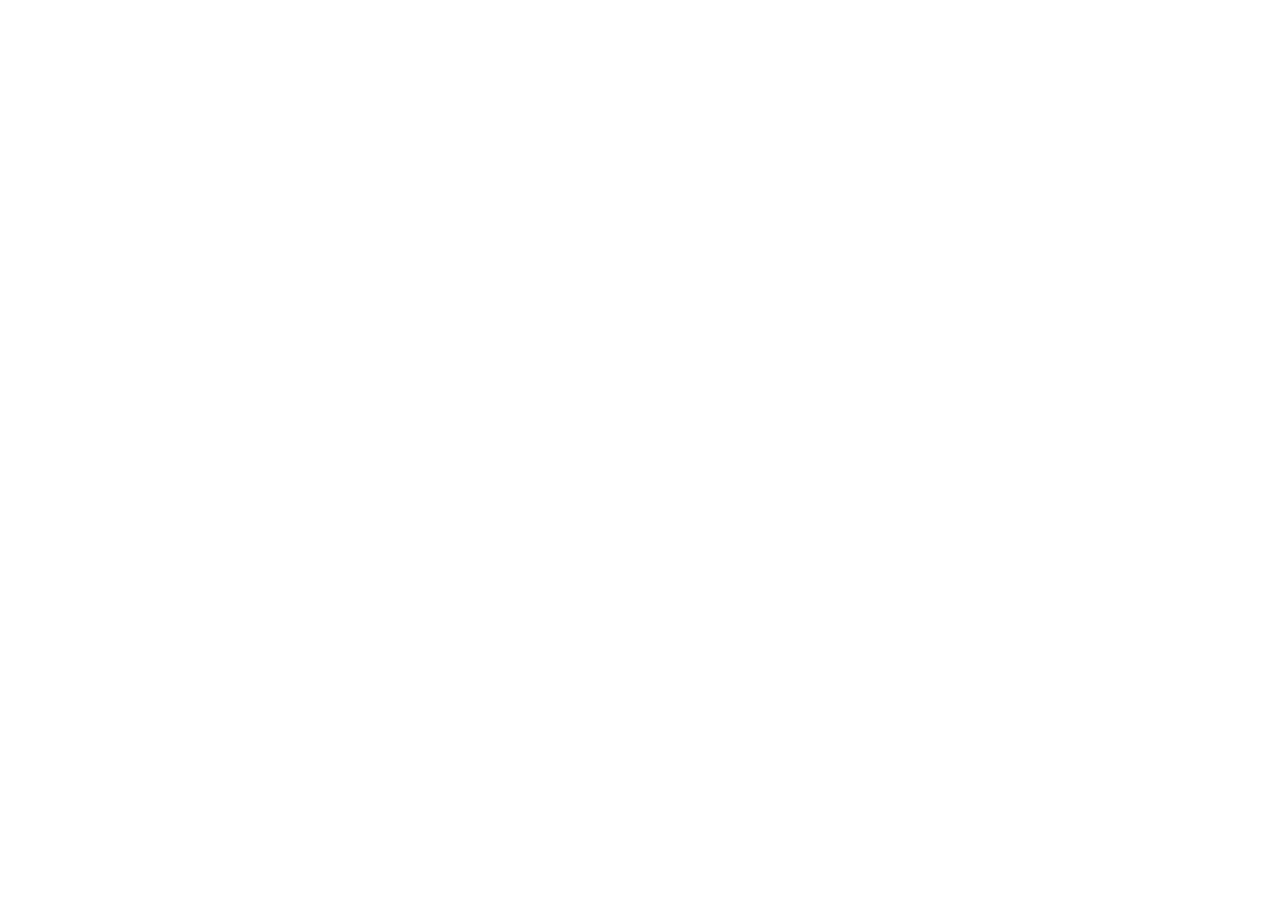
==== index.html @ ac02e271 "Updates" ====
<!doctype html><html lang="en"><head><meta charset="utf-8"/><link rel="icon" href="/BinSan21/Portfolio/favicon.ico"/><meta name="viewport" content="width=device-width,initial-scale=1"/><meta name="theme-color" content="#000000"/><meta name="description" content="My personal portfolio website."/><link rel="apple-touch-icon" href="/BinSan21/Portfolio/logo192.png"/><link rel="manifest" href="/BinSan21/Portfolio/manifest.json"/><title>Binyusoph Sansarona</title><script defer="defer" src="/BinSan21/Portfolio/static/js/main.f24ce8d5.js"></script><link href="/BinSan21/Portfolio/static/css/main.2d58fc46.css" rel="stylesheet"></head><body><noscript>You need to enable JavaScript to run this app.</noscript><div id="root"></div></body></html>
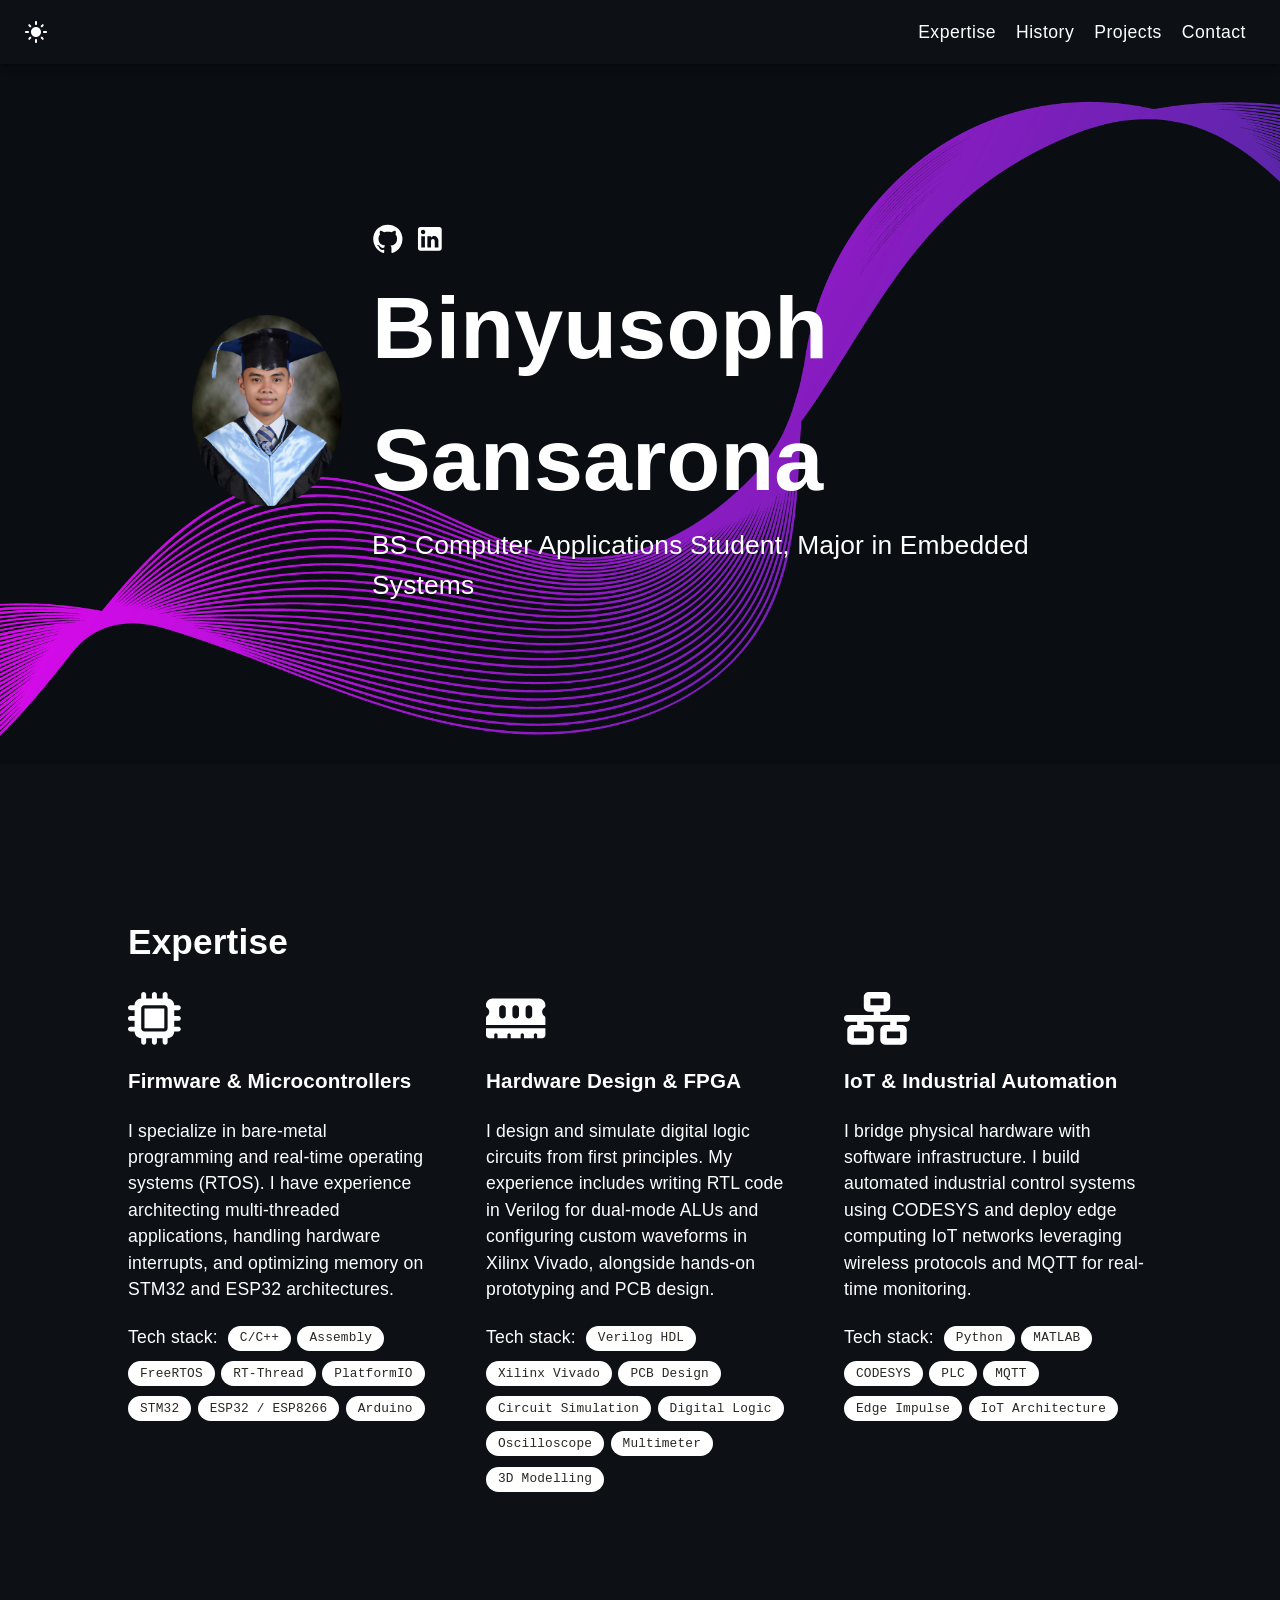
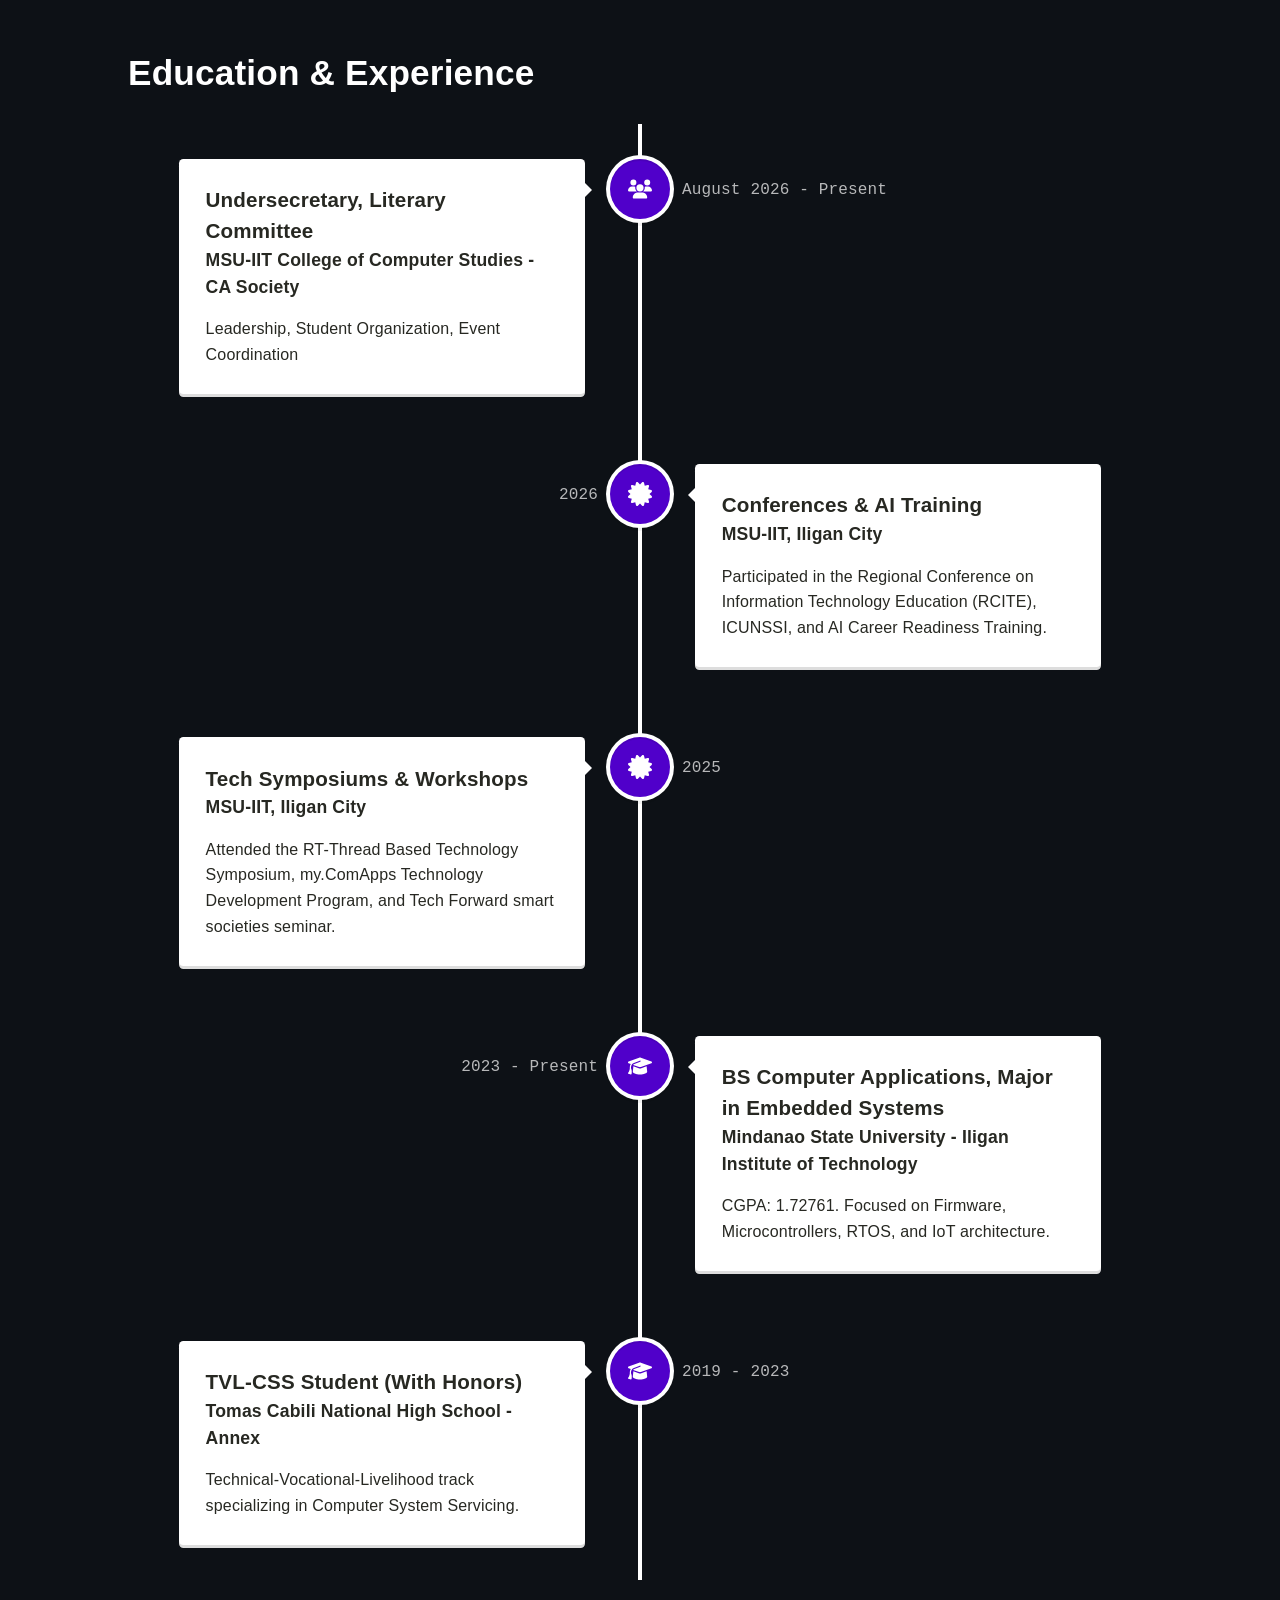
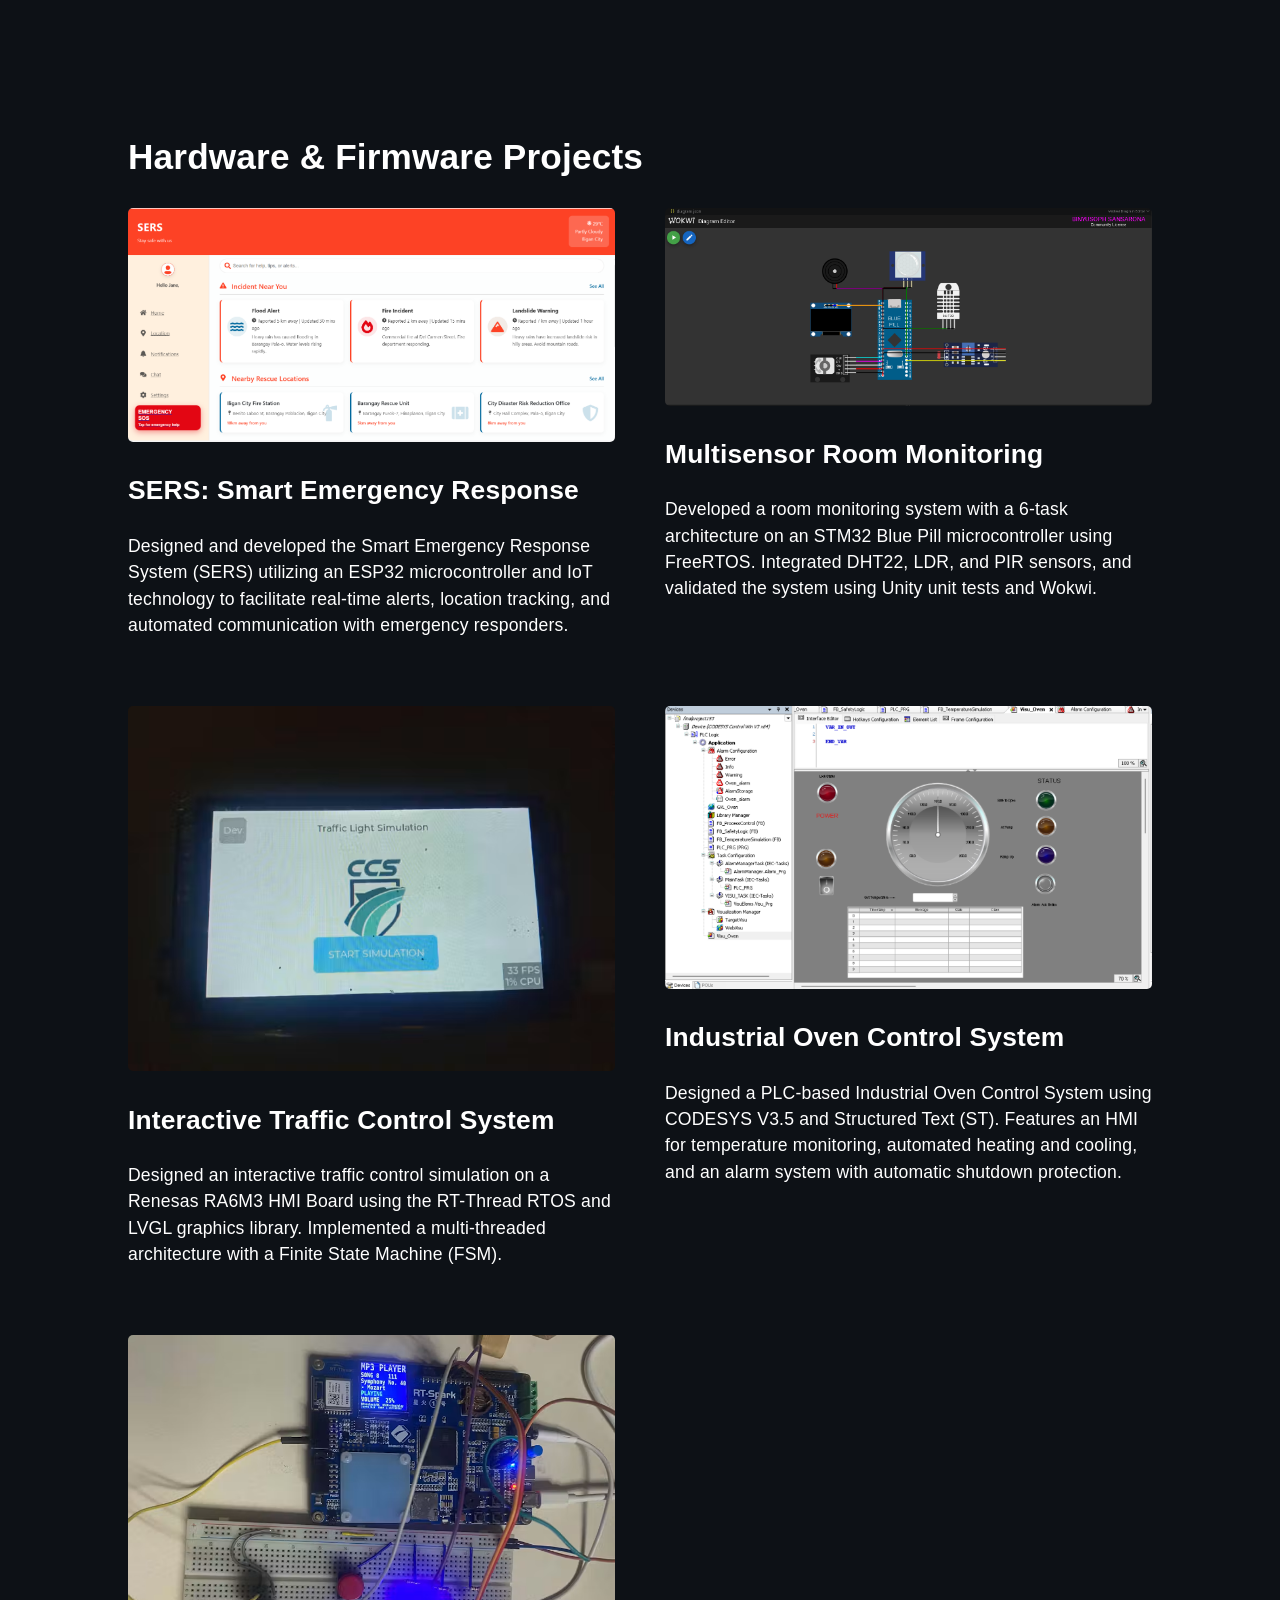
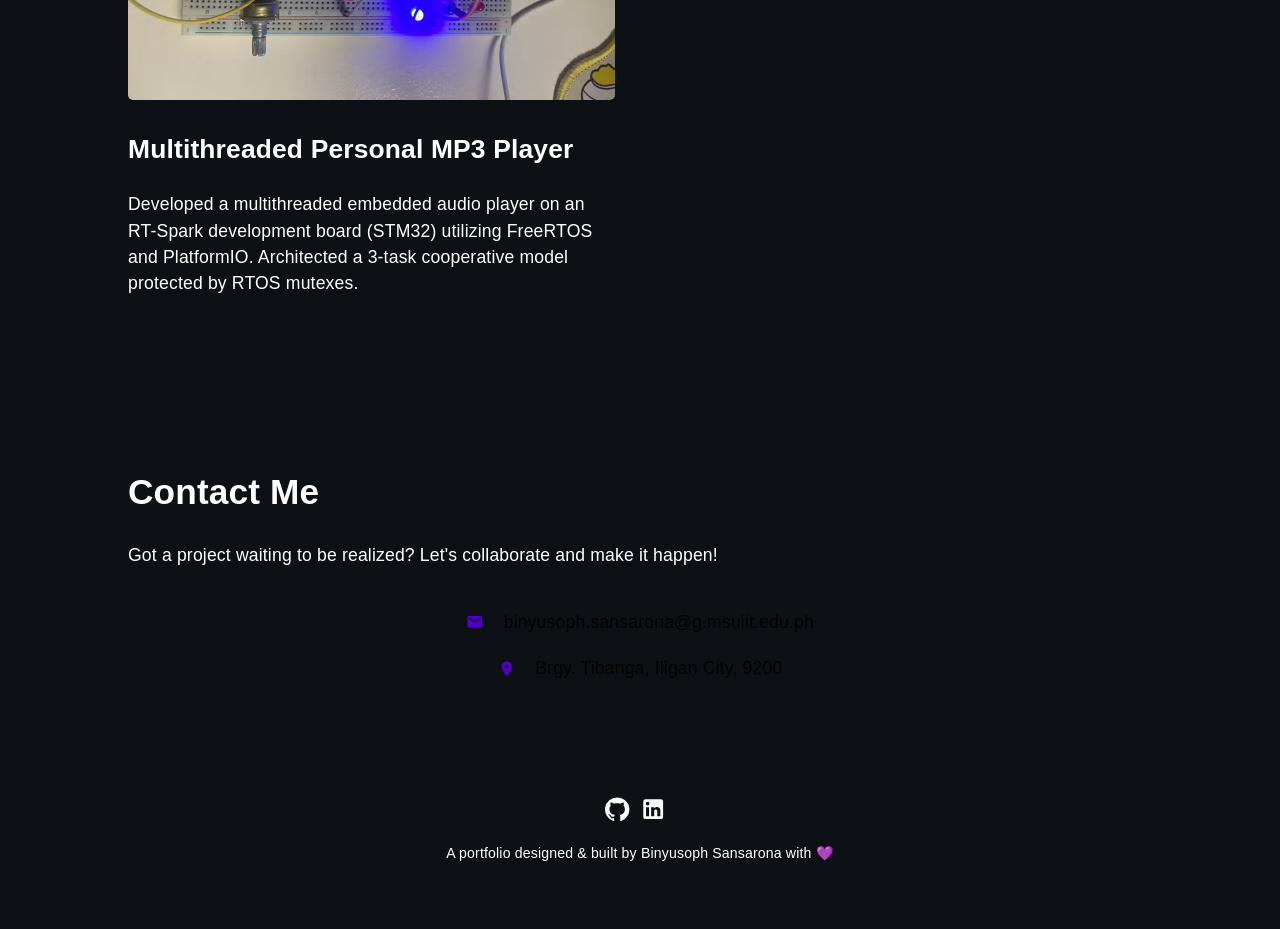
==== commit 6181d3eb: "Updates" ====
--- a/index.html
+++ b/index.html
@@ -1 +1 @@
-<!doctype html><html lang="en"><head><meta charset="utf-8"/><link rel="icon" href="/BinSan21/Portfolio/favicon.ico"/><meta name="viewport" content="width=device-width,initial-scale=1"/><meta name="theme-color" content="#000000"/><meta name="description" content="My personal portfolio website."/><link rel="apple-touch-icon" href="/BinSan21/Portfolio/logo192.png"/><link rel="manifest" href="/BinSan21/Portfolio/manifest.json"/><title>Binyusoph Sansarona</title><script defer="defer" src="/BinSan21/Portfolio/static/js/main.f24ce8d5.js"></script><link href="/BinSan21/Portfolio/static/css/main.2d58fc46.css" rel="stylesheet"></head><body><noscript>You need to enable JavaScript to run this app.</noscript><div id="root"></div></body></html>+<!doctype html><html lang="en"><head><meta charset="utf-8"/><link rel="icon" href="/favicon.ico"/><meta name="viewport" content="width=device-width,initial-scale=1"/><meta name="theme-color" content="#000000"/><meta name="description" content="My personal portfolio website."/><link rel="apple-touch-icon" href="/logo192.png"/><link rel="manifest" href="/manifest.json"/><title>Binyusoph Sansarona</title><script defer="defer" src="/static/js/main.a15cd193.js"></script><link href="/static/css/main.8765b8c3.css" rel="stylesheet"></head><body><noscript>You need to enable JavaScript to run this app.</noscript><div id="root"></div></body></html>
--- a/static/css/main.8765b8c3.css
+++ b/static/css/main.8765b8c3.css
@@ -0,0 +1,2 @@
+body{-webkit-font-smoothing:antialiased;-moz-osx-font-smoothing:grayscale;font-family:-apple-system,BlinkMacSystemFont,Segoe UI,Roboto,Oxygen,Ubuntu,Cantarell,Fira Sans,Droid Sans,Helvetica Neue,sans-serif;font-size:1.1rem!important;margin:0}code{font-family:source-code-pro,Menlo,Monaco,Consolas,Courier New,monospace!important;font-size:1rem!important}.main-container{background-color:#0d1116;position:relative}a{text-decoration:none}a:hover{color:#5000ca;transition:color .15s ease-in-out,background-color .15s ease-in-out,border-color .15s ease-in-out}a,button,h1,h2,h3,h4,h5,label,p{color:#fff;font-family:Lato,sans-serif}.navigation-bar{background-color:#0d1116;justify-content:space-between}.navigation-bar button{font-family:Lato,sans-serif;font-size:1.1rem;padding:6px 10px;text-transform:none}.navigation-bar svg{cursor:pointer}.navigation-bar-responsive p,.navigation-bar-responsive span{color:#0d1116;font-family:Lato,sans-serif}.container{align-items:center;display:flex;flex-direction:column;justify-content:center;margin-top:64px;width:100%}.header-image,.header-image img{height:450px;width:100%}.header-image img{object-fit:cover}.mobile-menu-top{align-items:center;font-weight:700;gap:5px}.items-container,.mobile-menu-top{display:flex;justify-content:center}.items-container{flex-direction:column;padding:5% 10%;text-align:left}.light-mode,.light-mode .navigation-bar{background-color:#f8f9fa}.light-mode a,.light-mode button,.light-mode h1,.light-mode h2,.light-mode h3,.light-mode h4,.light-mode h5,.light-mode label,.light-mode p{color:#0d1116}.light-mode a:hover{color:#5000ca;transition:color .15s ease-in-out,background-color .15s ease-in-out,border-color .15s ease-in-out}.light-mode .navigation-bar svg{color:#0d1116}.light-mode .about-section{background-image:url(/static/media/bg-light.bac0efb485244a522981.png)}.light-mode .skills-container svg{color:#0d1116}.light-mode .chip{box-shadow:0 3px 1px -2px #0003,0 2px 2px 0 #00000024,0 1px 5px 0 #0000001f}.light-mode .chip,.light-mode .vertical-timeline:before{background-color:#00000014}.light-mode .vertical-timeline--animate .vertical-timeline-element-content.bounce-in{box-shadow:0 3px 1px -2px #0003,0 2px 2px 0 #00000024,0 1px 5px 0 #0000001f}.light-mode .vertical-timeline--two-columns .vertical-timeline-element-content .vertical-timeline-element-date{color:gray}.light-mode .vertical-timeline-element-content-arrow{border-right:7px solid #00000014!important}.light-mode .flex-chips .chip-title{color:#0d1116}@media screen and (max-width:768px){.items-container{padding:5%}}footer{padding-bottom:50px;padding-top:50px;text-align:center}footer svg{height:1.1em!important;margin-right:10px;width:1.1em!important}footer p{font-size:.8em}.dark-mode .about-section{background-color:#0003}.about-section{align-items:center;background-attachment:fixed;background-image:url(/static/media/bg-dark.f420c6b8458af72de935.png);background-position:50%;background-repeat:no-repeat;background-size:cover;display:flex;gap:30px;justify-content:flex-start;min-height:700px;padding:0 15%;width:100%}.about-section .content{text-align:left;z-index:2}.about-section .content .social_icons{color:#fff;display:flex;flex-direction:row;gap:10px}.about-section .content .social_icons svg{font-size:1.8em}.about-section .content .mobile_social_icons{display:none}.about-section .content p{font-size:1.5em;margin-block-end:0;margin-block-start:0}.about-section .content h1{font-size:5em;margin-block-end:0;margin-block-start:0}.about-section .image-wrapper{z-index:2}.about-section .image-wrapper img{border-radius:50%;width:150px}.about p{padding-bottom:30%;padding-top:30%;text-align:center}@media screen and (max-width:567px){.nav-left{float:left;padding-top:20px}.nav-left img{height:35px}.nav-right{float:right}.nav-right li{color:#fff;font-size:13px;list-style:none;padding:10px 15px;width:10%}.nav-right ul{list-style-type:none;margin:0;padding:0}body{width:100%}.about{font-size:12px;padding-left:5%;padding-right:5%}}@media screen and (max-width:768px){.about-section h1{font-size:4em!important;text-align:left}.about-section p{text-align:left}.container{display:inline;display:initial}.social_icons{display:none!important}.mobile_social_icons{color:#fff;display:flex!important;flex-direction:row;gap:10px;padding-top:10px}.mobile_social_icons svg{font-size:1.8em}.about-section{display:block;padding-left:0;padding-right:0;padding-top:150px}.about-section .content{padding-bottom:5%;padding-left:5%;padding-right:5%;width:90%}.about-section .image-wrapper{padding-left:5%;width:100%}}.skills-container{display:flex;flex-direction:column;padding:5% 10%;text-align:left}.skills-container svg{color:#fff}.skills-container .skills-grid{grid-gap:50px;display:grid;grid-template-columns:repeat(3,1fr)}.skills-container .skills-grid .skill{align-items:center;text-align:left}.chip{background-color:#fff!important;color:#272822!important;font-size:.8rem!important;height:25px!important}.chip span{color:#272822;font-family:Courier Prime,monospace}.chip svg{height:15px!important}.flex-chips{line-height:2;margin:.5}.flex-chips .chip-title{color:#fff;padding-right:10px}.flex-chips .MuiChip-root{margin-right:.5em}.flex-chips .MuiChip-outlined{background-color:#e0e0e0;font-family:source-code-pro,Menlo,Monaco,Consolas,Courier New,monospace}.flex-chips .MuiChip-outlined span{color:#272822}@media screen and (max-width:768px){.skills-container{display:block;padding-left:5%;padding-right:5%}.skills-container .skills-grid{display:inline;display:initial}.skills-container .skills-grid .skill{padding-bottom:5%}}@media screen and (max-width:567px){.skills{font-size:12px}}.vertical-timeline *{-webkit-box-sizing:border-box;box-sizing:border-box}.vertical-timeline{margin:0 auto;max-width:1170px;padding:2em 0;position:relative;width:95%}.vertical-timeline:after{clear:both;content:"";display:table}.vertical-timeline:before{background:var(--line-color);content:"";height:100%;left:18px;position:absolute;top:0;width:4px}.vertical-timeline.vertical-timeline--one-column-right:before{left:auto;right:18px}@media only screen and (min-width:1170px){.vertical-timeline.vertical-timeline--two-columns{width:90%}.vertical-timeline.vertical-timeline--two-columns:before{left:50%;margin-left:-2px}}.vertical-timeline-element{margin:2em 0;position:relative}.vertical-timeline-element>div{min-height:1px}.vertical-timeline-element:after{clear:both;content:"";display:table}.vertical-timeline-element:first-child{margin-top:0}.vertical-timeline-element:last-child{margin-bottom:0}@media only screen and (min-width:1170px){.vertical-timeline-element{margin:4em 0}.vertical-timeline-element:first-child{margin-top:0}.vertical-timeline-element:last-child{margin-bottom:0}}.vertical-timeline-element-icon{border-radius:50%;-webkit-box-shadow:0 0 0 4px #fff,inset 0 2px 0 #00000014,0 3px 0 4px #0000000d;box-shadow:0 0 0 4px #fff,inset 0 2px 0 #00000014,0 3px 0 4px #0000000d;height:40px;left:0;position:absolute;top:0;width:40px}.vertical-timeline--one-column-right .vertical-timeline-element-icon{left:auto;right:0}.vertical-timeline-element-icon svg{display:block;height:24px;left:50%;margin-left:-12px;margin-top:-12px;position:relative;top:50%;width:24px}@media only screen and (min-width:1170px){.vertical-timeline--two-columns .vertical-timeline-element-icon{height:60px;left:50%;margin-left:-30px;width:60px}}.vertical-timeline-element-icon{-webkit-backface-visibility:hidden;-webkit-transform:translateZ(0)}.vertical-timeline--animate .vertical-timeline-element-icon.is-hidden{visibility:hidden}.vertical-timeline--animate .vertical-timeline-element-icon.bounce-in{-webkit-animation:cd-bounce-1 .6s;animation:cd-bounce-1 .6s;visibility:visible}@-webkit-keyframes cd-bounce-1{0%{opacity:0;-webkit-transform:scale(.5)}60%{opacity:1;-webkit-transform:scale(1.2)}to{-webkit-transform:scale(1)}}@keyframes cd-bounce-1{0%{opacity:0;-webkit-transform:scale(.5);transform:scale(.5)}60%{opacity:1;-webkit-transform:scale(1.2);transform:scale(1.2)}to{-webkit-transform:scale(1);transform:scale(1)}}.vertical-timeline-element-content{background:#fff;border-radius:.25em;-webkit-box-shadow:0 3px 0 #ddd;box-shadow:0 3px 0 #ddd;margin-left:60px;padding:1em;position:relative}.vertical-timeline--one-column-right .vertical-timeline-element-content{margin-left:0;margin-right:60px}.vertical-timeline-element--no-children .vertical-timeline-element-content{background:0 0;-webkit-box-shadow:none;box-shadow:none}.vertical-timeline-element-content:after{clear:both;content:"";display:table}.vertical-timeline-element-content h2{color:#303e49}.vertical-timeline-element-content .vertical-timeline-element-date,.vertical-timeline-element-content p{font-size:13px;font-size:.8125rem;font-weight:500}.vertical-timeline-element-content .vertical-timeline-element-date{display:inline-block}.vertical-timeline-element-content p{line-height:1.6;margin:1em 0 0}.vertical-timeline-element-subtitle,.vertical-timeline-element-title{margin:0}.vertical-timeline-element-content .vertical-timeline-element-date{float:left;opacity:.7;padding:.8em 0}.vertical-timeline-element-content-arrow{border:7px solid #0000;border-right-color:#fff;content:"";height:0;position:absolute;right:100%;top:16px;width:0}.vertical-timeline--one-column-right .vertical-timeline-element-content-arrow{border:7px solid #0000;border-left-color:#fff;content:"";height:0;left:100%;position:absolute;right:auto;top:16px;width:0}.vertical-timeline--one-column-right .vertical-timeline-element-content:before{border-left:7px solid #fff;border-right:initial;left:100%}.vertical-timeline-element--no-children .vertical-timeline-element-content-arrow,.vertical-timeline-element--no-children .vertical-timeline-element-content:before{display:none}@media only screen and (min-width:768px){.vertical-timeline-element-content h2{font-size:20px;font-size:1.25rem}.vertical-timeline-element-content p{font-size:16px;font-size:1rem}.vertical-timeline-element-content .vertical-timeline-element-date{font-size:14px;font-size:.875rem}}@media only screen and (min-width:1170px){.vertical-timeline--two-columns .vertical-timeline-element-content{margin-left:0;padding:1.5em;width:44%}.vertical-timeline--two-columns .vertical-timeline-element-content-arrow{left:100%;top:24px;-webkit-transform:rotate(180deg);transform:rotate(180deg)}.vertical-timeline--two-columns .vertical-timeline-element-content .vertical-timeline-element-date{font-size:16px;font-size:1rem;left:124%;position:absolute;top:6px;width:100%}.vertical-timeline--two-columns .vertical-timeline-element.vertical-timeline-element--right .vertical-timeline-element-content,.vertical-timeline--two-columns .vertical-timeline-element:nth-child(2n):not(.vertical-timeline-element--left) .vertical-timeline-element-content{float:right}.vertical-timeline--two-columns .vertical-timeline-element.vertical-timeline-element--right .vertical-timeline-element-content-arrow,.vertical-timeline--two-columns .vertical-timeline-element:nth-child(2n):not(.vertical-timeline-element--left) .vertical-timeline-element-content-arrow{left:auto;right:100%;top:24px;-webkit-transform:rotate(0);transform:rotate(0)}.vertical-timeline--one-column-right .vertical-timeline-element.vertical-timeline-element--right .vertical-timeline-element-content-arrow,.vertical-timeline--one-column-right .vertical-timeline-element:nth-child(2n):not(.vertical-timeline-element--left) .vertical-timeline-element-content-arrow{left:100%;right:auto;top:24px;-webkit-transform:rotate(0);transform:rotate(0)}.vertical-timeline--two-columns .vertical-timeline-element.vertical-timeline-element--right .vertical-timeline-element-content .vertical-timeline-element-date,.vertical-timeline--two-columns .vertical-timeline-element:nth-child(2n):not(.vertical-timeline-element--left) .vertical-timeline-element-content .vertical-timeline-element-date{left:auto;right:124%;text-align:right}}.vertical-timeline--animate .vertical-timeline-element-content.is-hidden{visibility:hidden}.vertical-timeline--animate .vertical-timeline-element-content.bounce-in{-webkit-animation:cd-bounce-2 .6s;animation:cd-bounce-2 .6s;visibility:visible}@media only screen and (min-width:1170px){.vertical-timeline--two-columns.vertical-timeline--animate .vertical-timeline-element.vertical-timeline-element--right .vertical-timeline-element-content.bounce-in,.vertical-timeline--two-columns.vertical-timeline--animate .vertical-timeline-element:nth-child(2n):not(.vertical-timeline-element--left) .vertical-timeline-element-content.bounce-in{-webkit-animation:cd-bounce-2-inverse .6s;animation:cd-bounce-2-inverse .6s}}@media only screen and (max-width:1169px){.vertical-timeline--animate .vertical-timeline-element-content.bounce-in{-webkit-animation:cd-bounce-2-inverse .6s;animation:cd-bounce-2-inverse .6s;visibility:visible}}@-webkit-keyframes cd-bounce-2{0%{opacity:0;-webkit-transform:translateX(-100px)}60%{opacity:1;-webkit-transform:translateX(20px)}to{-webkit-transform:translateX(0)}}@keyframes cd-bounce-2{0%{opacity:0;-webkit-transform:translateX(-100px);transform:translateX(-100px)}60%{opacity:1;-webkit-transform:translateX(20px);transform:translateX(20px)}to{-webkit-transform:translateX(0);transform:translateX(0)}}@-webkit-keyframes cd-bounce-2-inverse{0%{opacity:0;-webkit-transform:translateX(100px)}60%{opacity:1;-webkit-transform:translateX(-20px)}to{-webkit-transform:translateX(0)}}@keyframes cd-bounce-2-inverse{0%{opacity:0;-webkit-transform:translateX(100px);transform:translateX(100px)}60%{opacity:1;-webkit-transform:translateX(-20px);transform:translateX(-20px)}to{-webkit-transform:translateX(0);transform:translateX(0)}}.vertical-timeline span{color:#fff;font-family:Courier Prime,monospace}.vertical-timeline p,.vertical-timeline-element h3,.vertical-timeline-element h4,.vertical-timeline-element p,.vertical-timeline-element span{color:#272822}.svg-inline--fa,.vertical-timeline-element .vertical-timeline-element-date{color:#fff}@media screen and (max-width:1170px){.vertical-timeline-element .vertical-timeline-element-date{color:#272822}}.projects-container{display:flex;flex-direction:column;padding:5% 10%;text-align:left}.projects-container .projects-grid{grid-gap:50px;display:grid;grid-template-columns:repeat(2,1fr)}.projects-container .projects-grid .project{text-align:left}.project h2:hover{text-decoration:underline;transition:color .15s ease-in-out,background-color .15s ease-in-out,border-color .15s ease-in-out}.zoom{border-radius:5px;margin:0 auto;transition:transform .2s}.zoom:hover{transform:scale(1.05)}@media screen and (max-width:700px){.projects-container{display:block;padding-left:5%;padding-right:5%}.projects-container .projects-grid{display:block}.projects-container .projects-grid .project{padding-bottom:5%}}.contact_wrapper svg{font-size:1em;margin-right:5px;vertical-align:middle}.contact-form{padding-top:20px}.contact-form button{background-color:#fff;color:#050f0b;float:right}.contact-form button:hover{background-color:#5000ca;color:#fff}.contact-form fieldset{background-color:#fff}label{font-family:DomaineDispNar-Medium,sans-serif;font-size:1.2rem}.form-flex{display:flex;gap:15px;padding-bottom:15px}.form-flex .MuiFormControl-root{width:100%}.body-form,form{width:100%!important}.body-form{margin-bottom:15px!important}
+/*# sourceMappingURL=main.8765b8c3.css.map*/
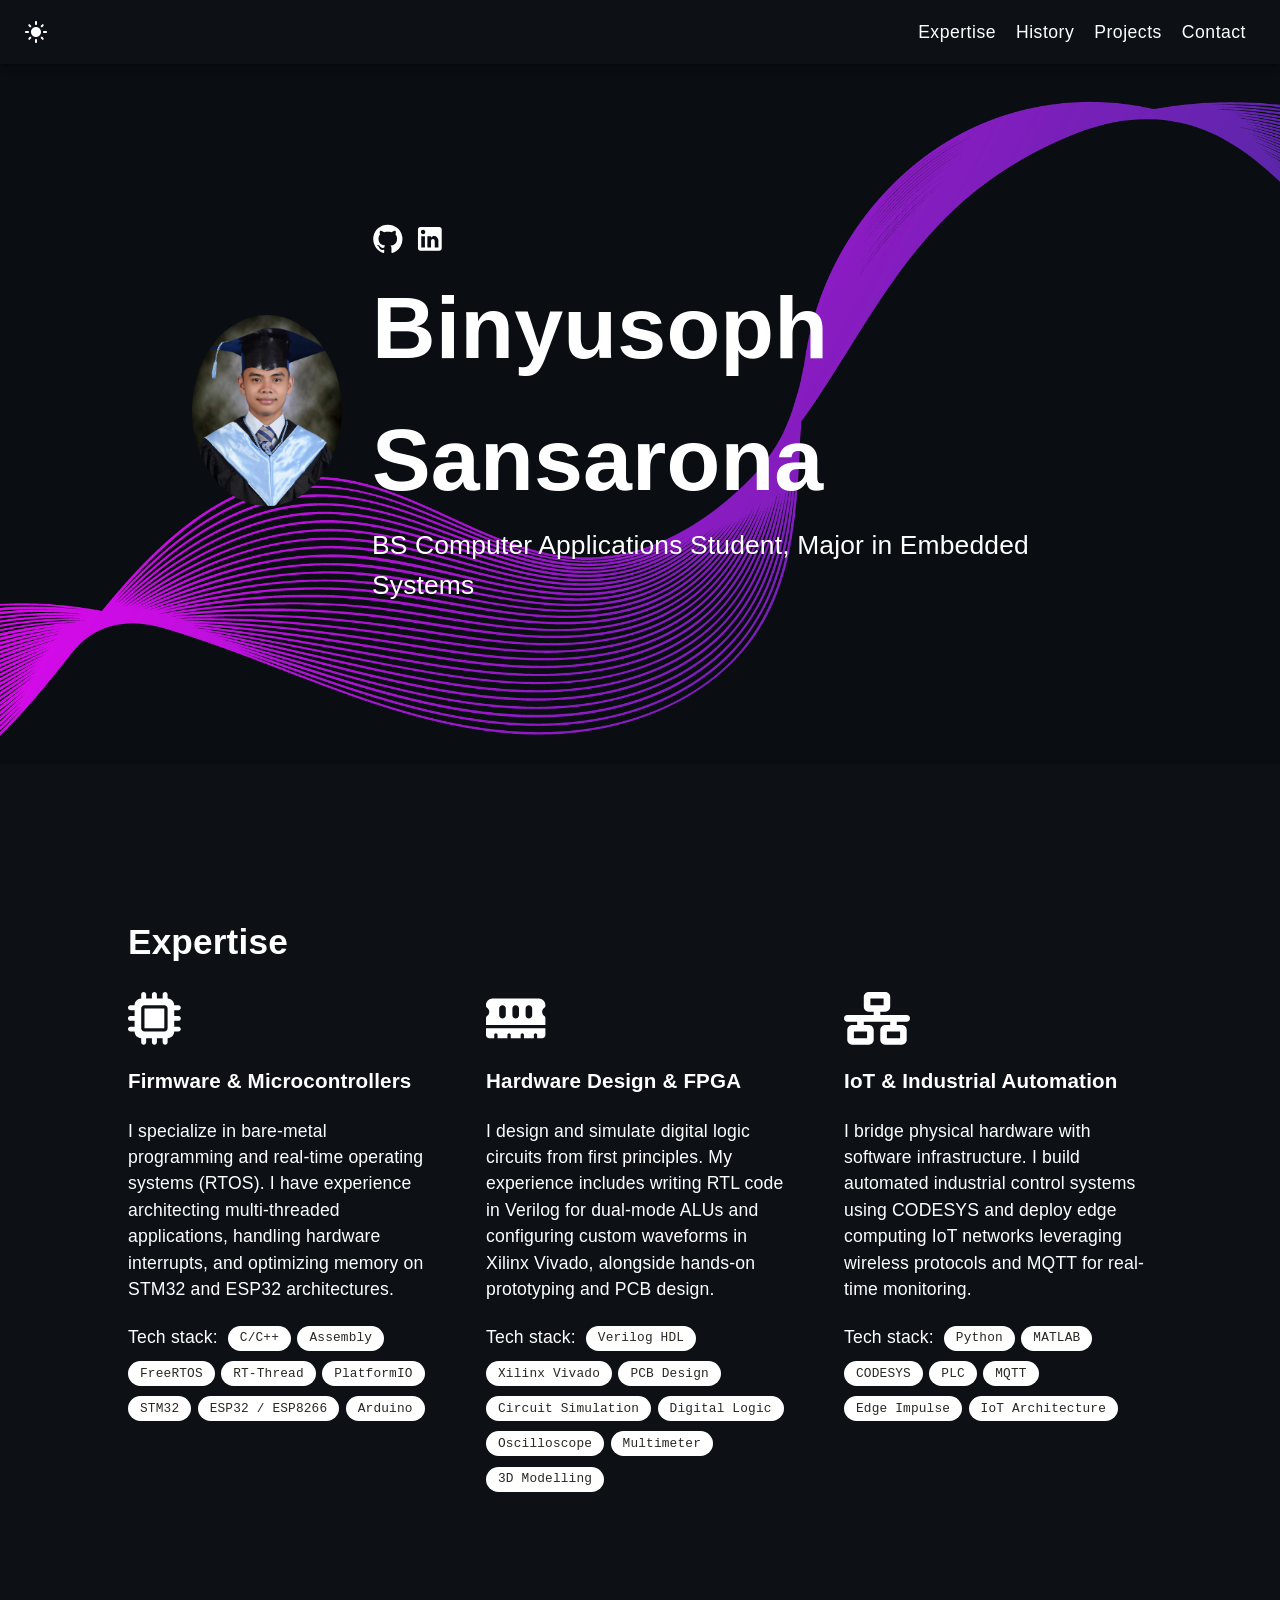
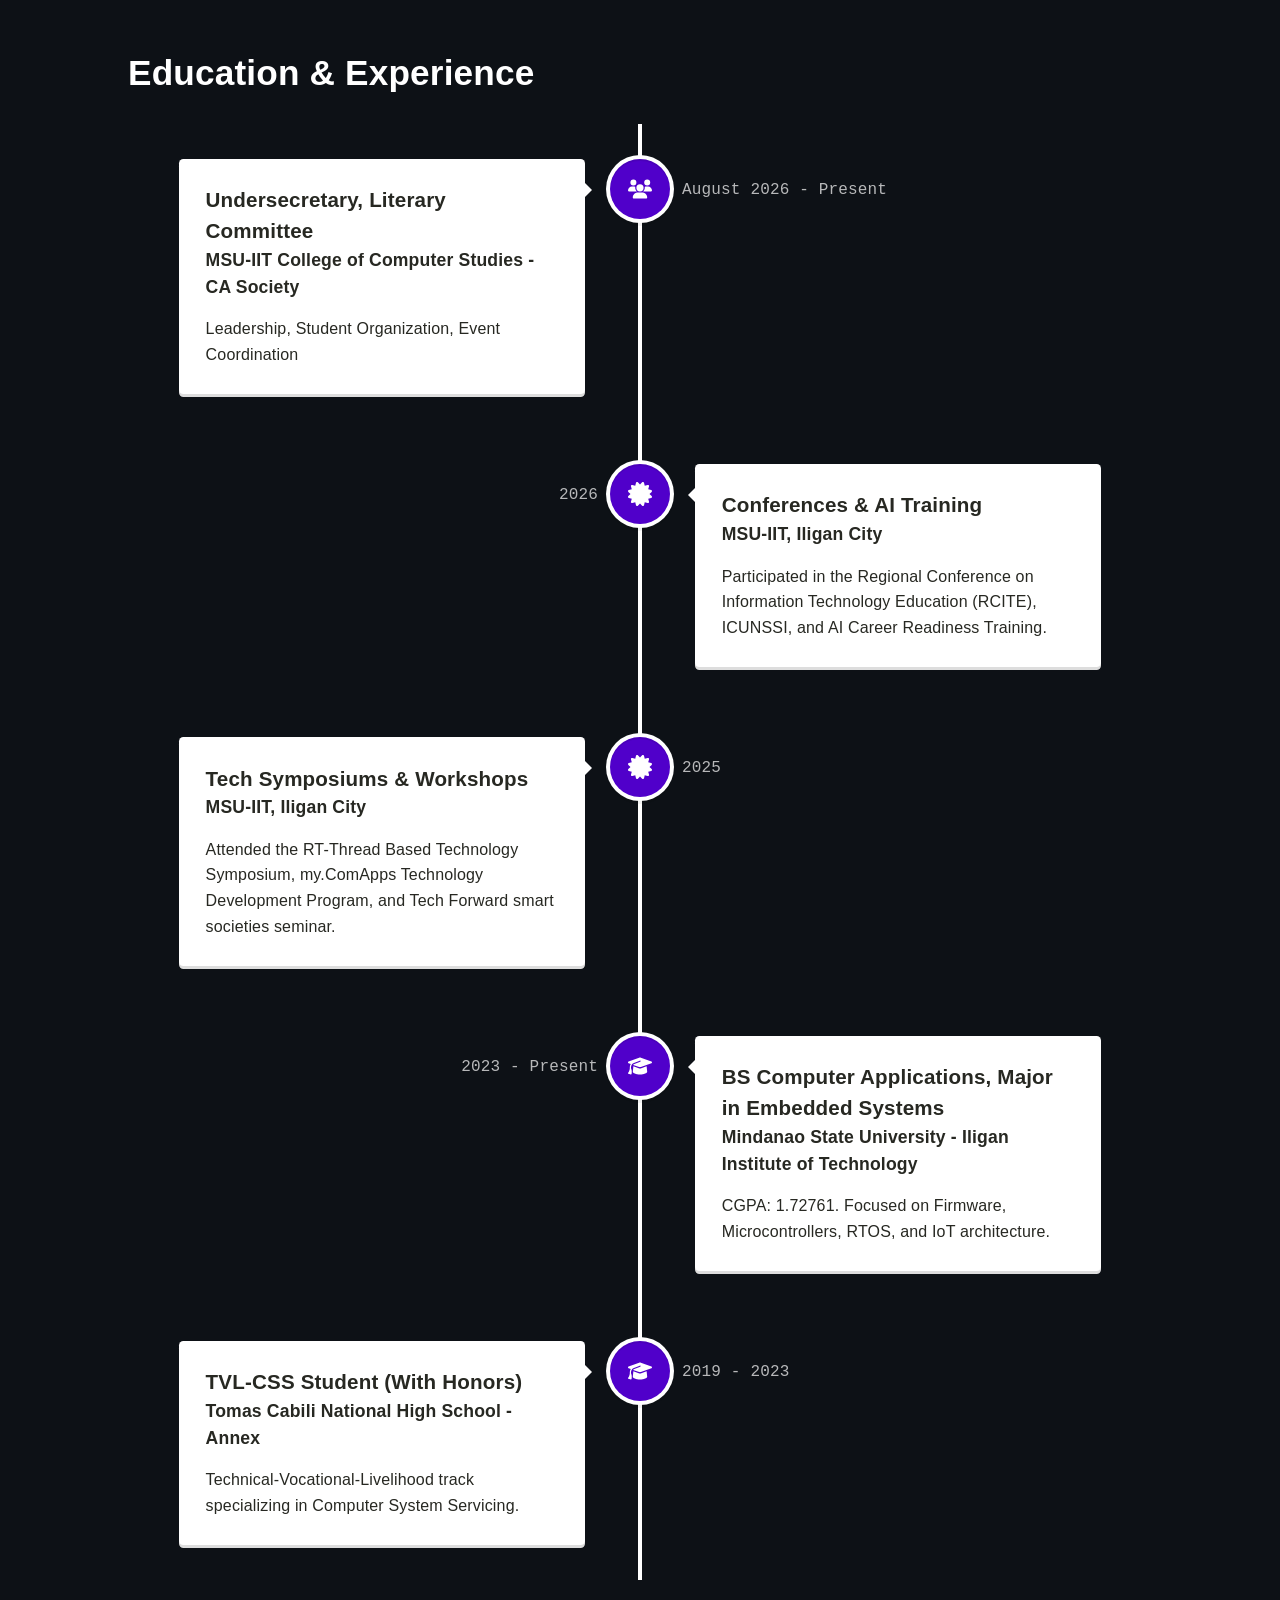
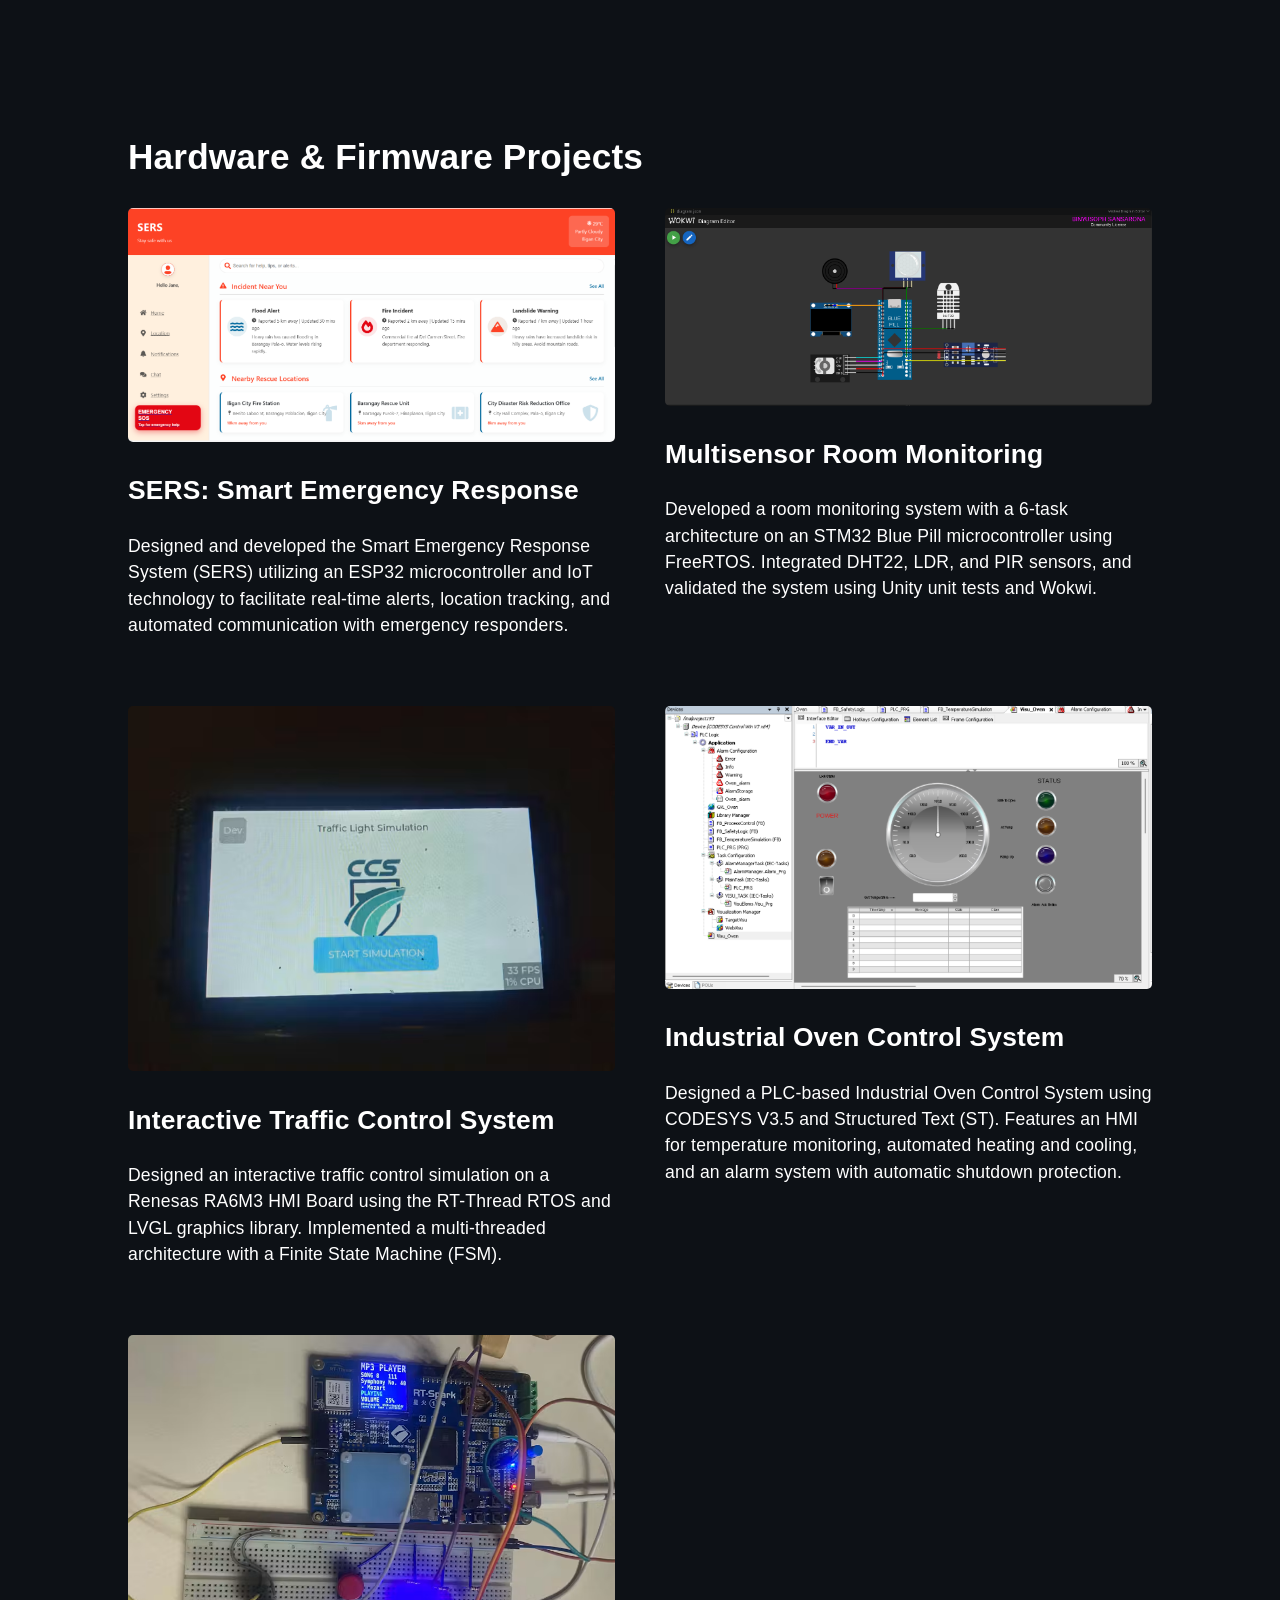
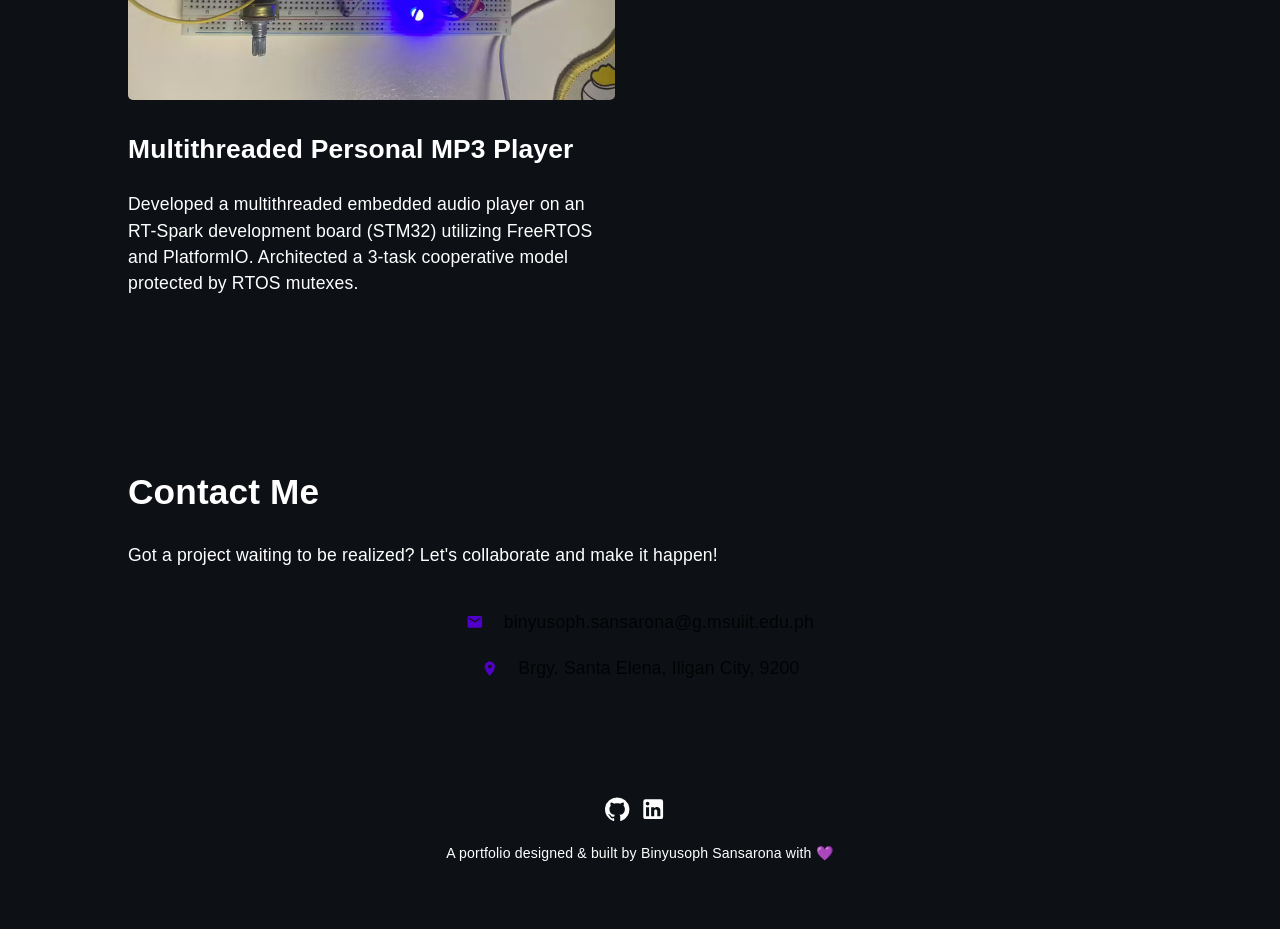
==== commit b22e89c4: "Updates" ====
--- a/index.html
+++ b/index.html
@@ -1 +1 @@
-<!doctype html><html lang="en"><head><meta charset="utf-8"/><link rel="icon" href="/favicon.ico"/><meta name="viewport" content="width=device-width,initial-scale=1"/><meta name="theme-color" content="#000000"/><meta name="description" content="My personal portfolio website."/><link rel="apple-touch-icon" href="/logo192.png"/><link rel="manifest" href="/manifest.json"/><title>Binyusoph Sansarona</title><script defer="defer" src="/static/js/main.a15cd193.js"></script><link href="/static/css/main.8765b8c3.css" rel="stylesheet"></head><body><noscript>You need to enable JavaScript to run this app.</noscript><div id="root"></div></body></html>+<!doctype html><html lang="en"><head><meta charset="utf-8"/><link rel="icon" href="/favicon.ico"/><meta name="viewport" content="width=device-width,initial-scale=1"/><meta name="theme-color" content="#000000"/><meta name="description" content="My personal portfolio website."/><link rel="apple-touch-icon" href="/logo192.png"/><link rel="manifest" href="/manifest.json"/><title>Binyusoph Sansarona</title><script defer="defer" src="/static/js/main.9aedff6e.js"></script><link href="/static/css/main.8765b8c3.css" rel="stylesheet"></head><body><noscript>You need to enable JavaScript to run this app.</noscript><div id="root"></div></body></html>
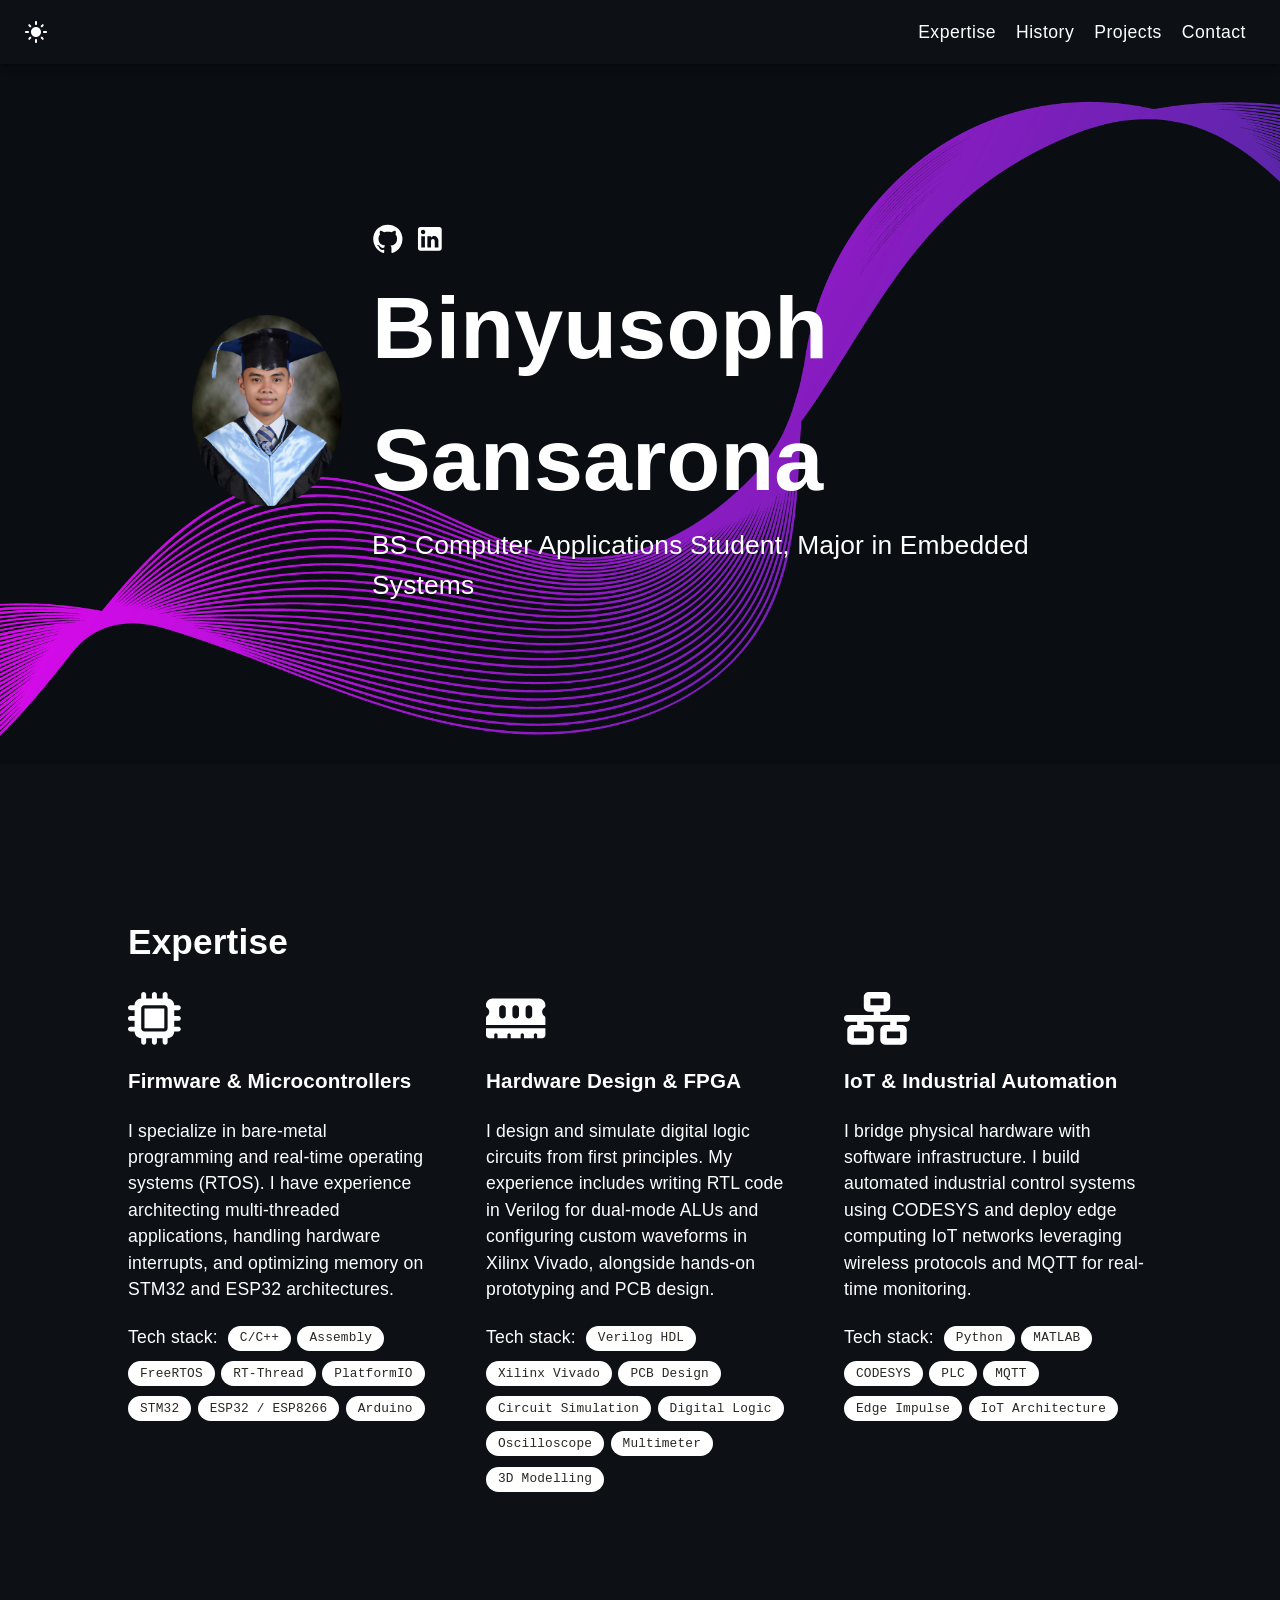
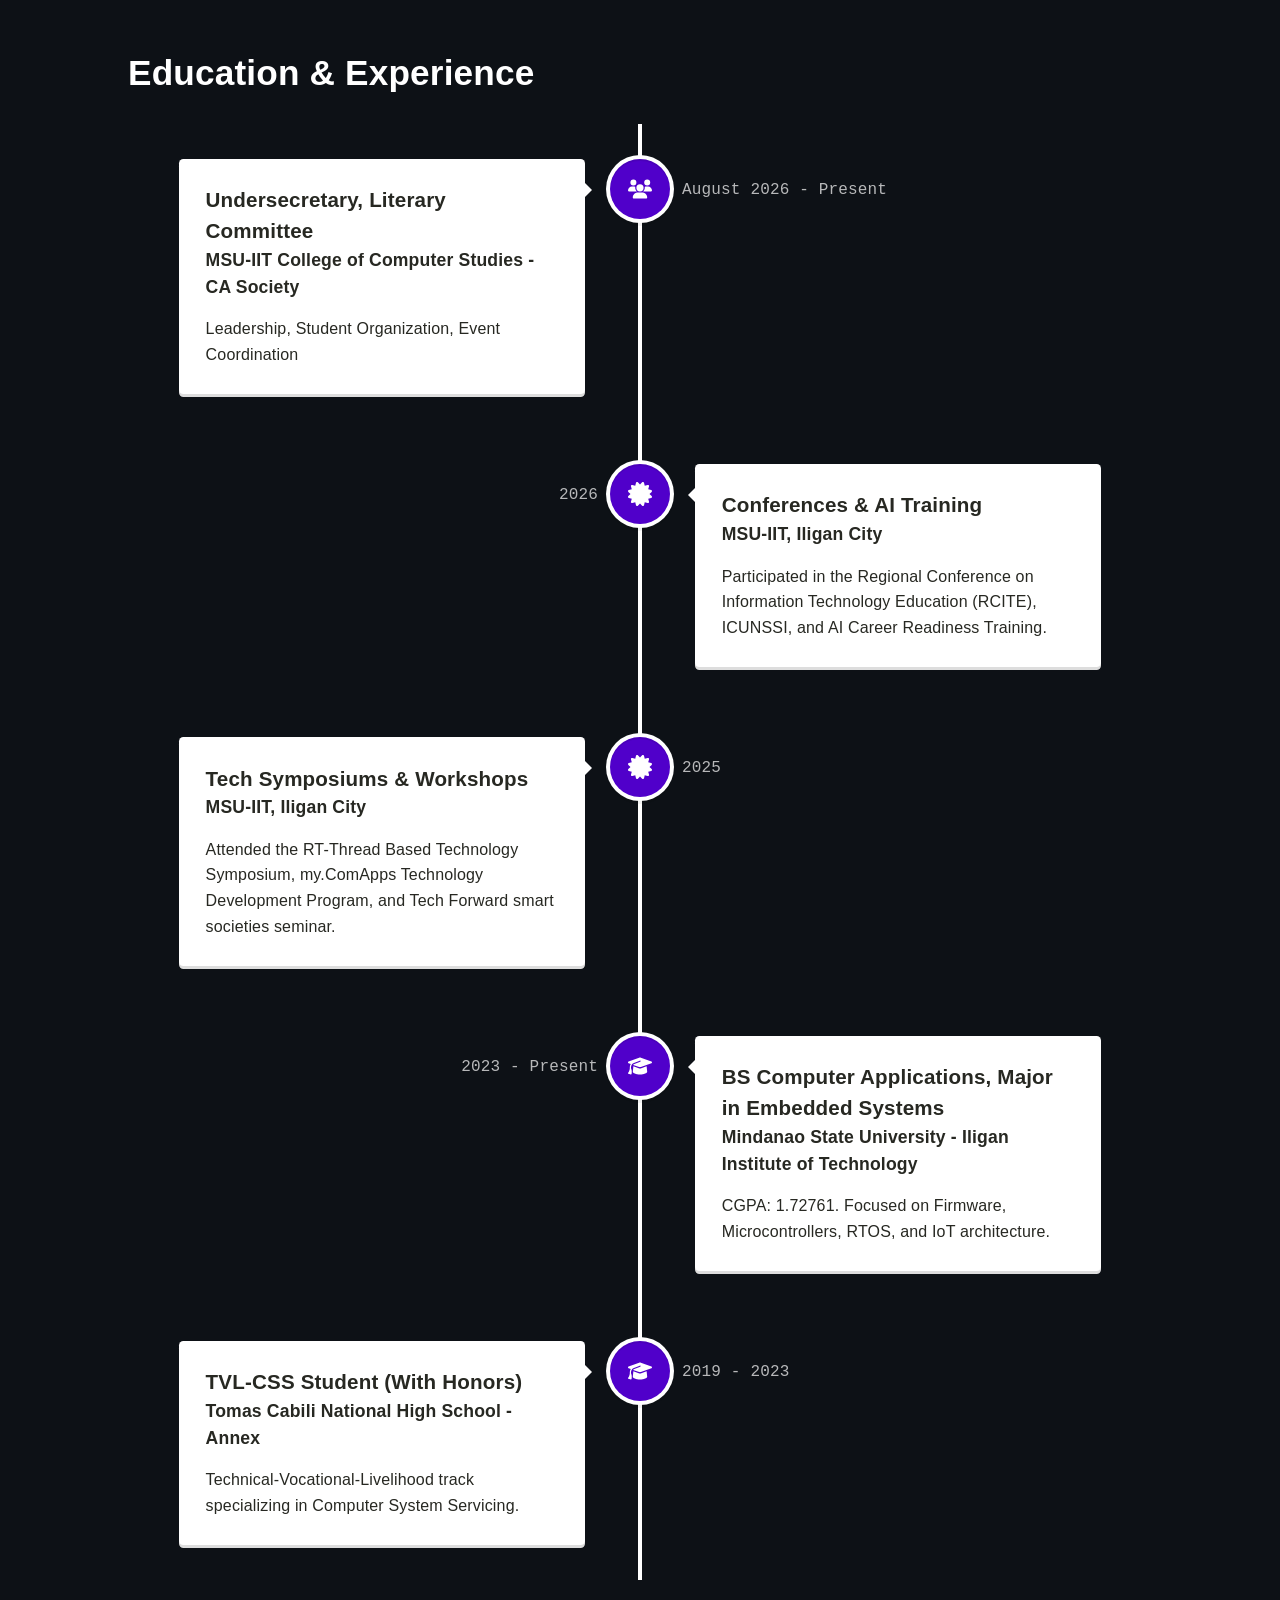
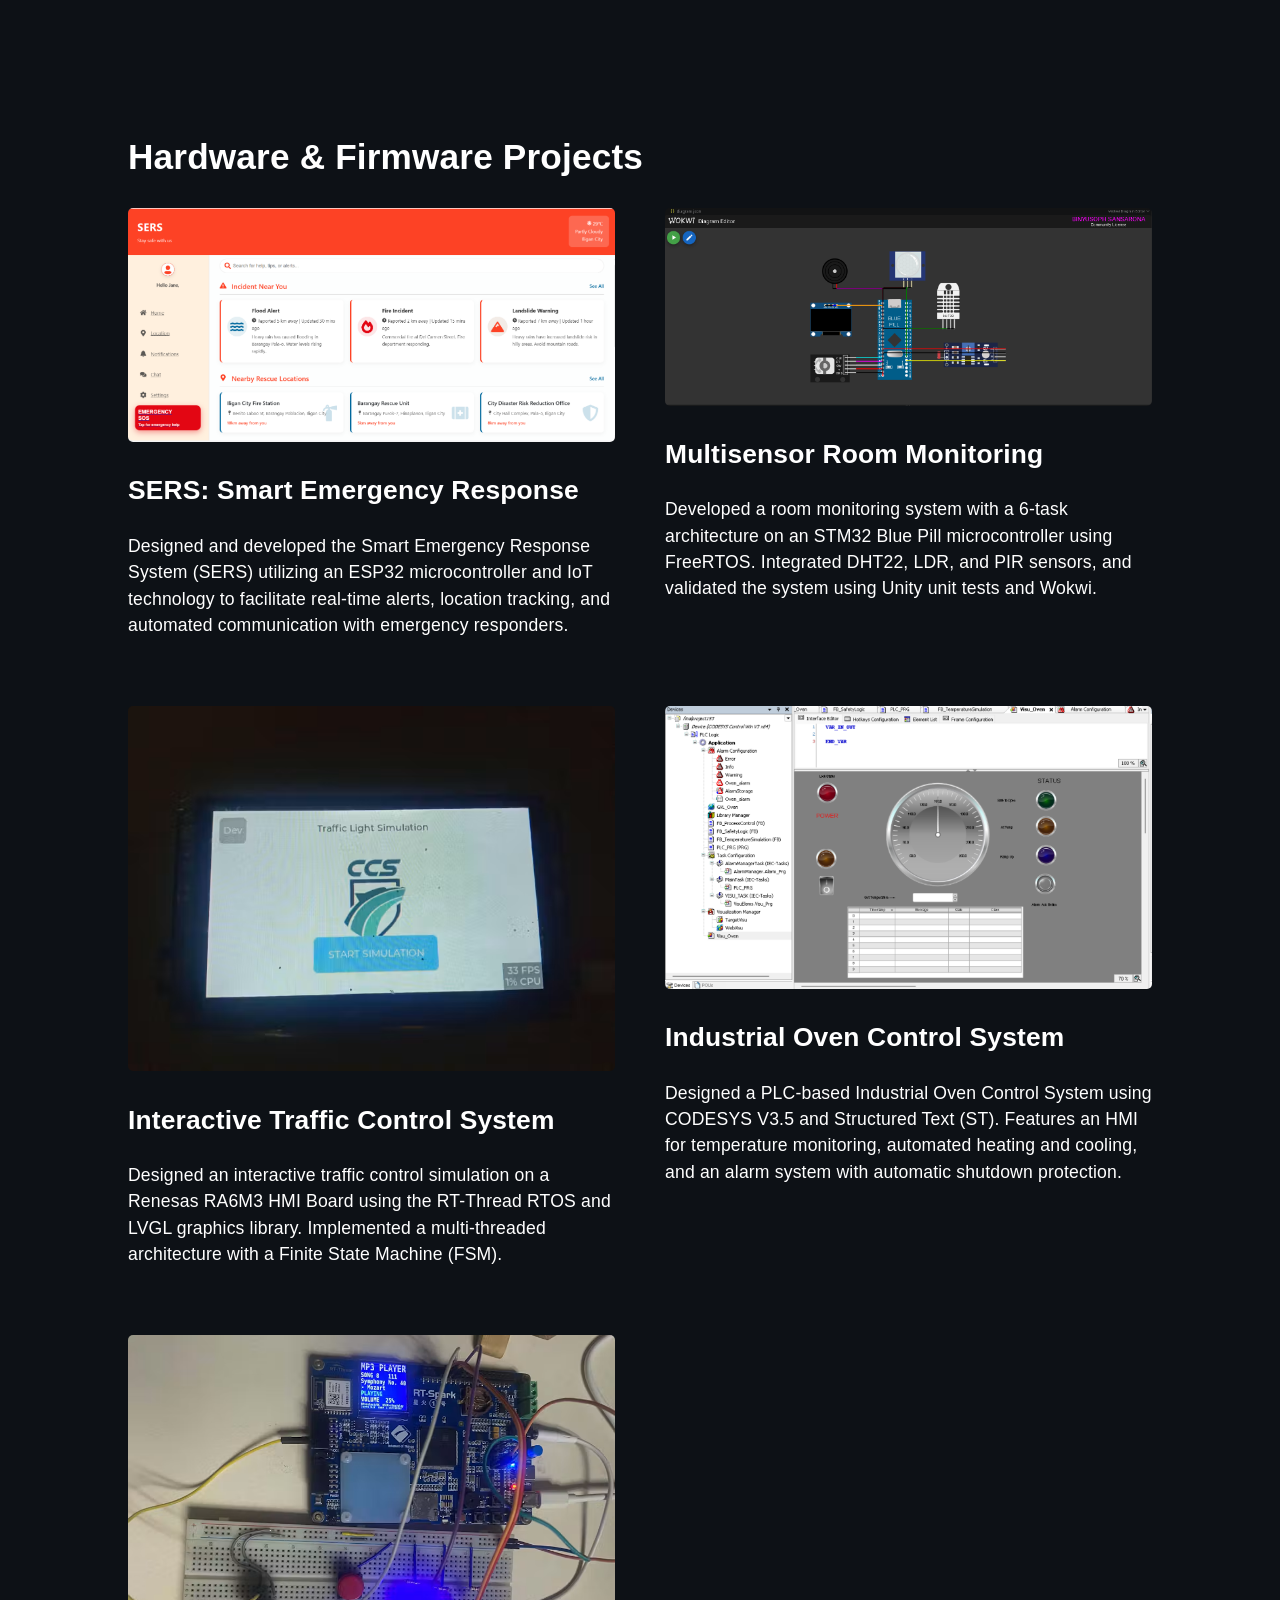
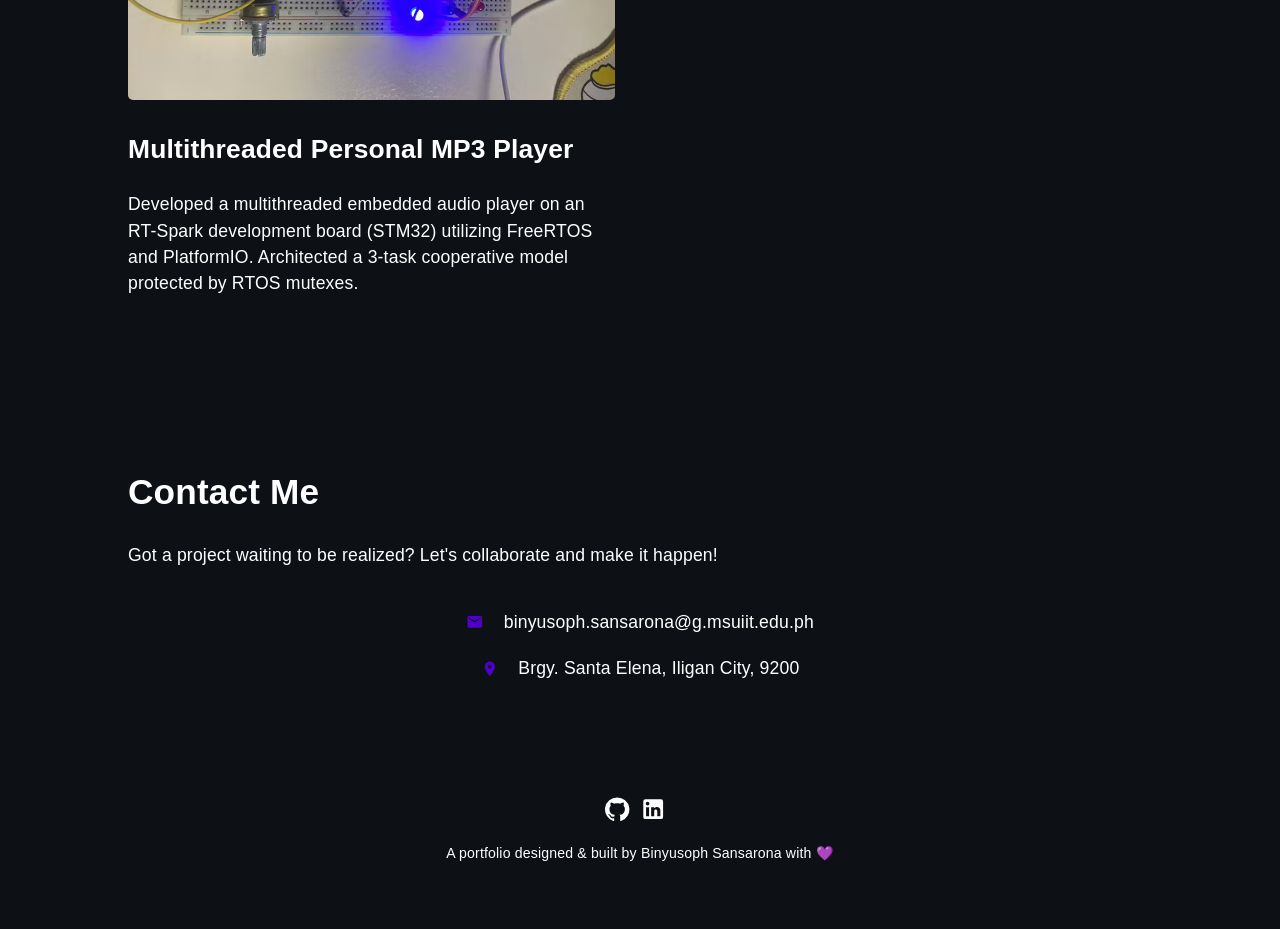
==== commit d287447a: "Updates" ====
--- a/index.html
+++ b/index.html
@@ -1 +1 @@
-<!doctype html><html lang="en"><head><meta charset="utf-8"/><link rel="icon" href="/favicon.ico"/><meta name="viewport" content="width=device-width,initial-scale=1"/><meta name="theme-color" content="#000000"/><meta name="description" content="My personal portfolio website."/><link rel="apple-touch-icon" href="/logo192.png"/><link rel="manifest" href="/manifest.json"/><title>Binyusoph Sansarona</title><script defer="defer" src="/static/js/main.9aedff6e.js"></script><link href="/static/css/main.8765b8c3.css" rel="stylesheet"></head><body><noscript>You need to enable JavaScript to run this app.</noscript><div id="root"></div></body></html>+<!doctype html><html lang="en"><head><meta charset="utf-8"/><link rel="icon" href="/favicon.ico"/><meta name="viewport" content="width=device-width,initial-scale=1"/><meta name="theme-color" content="#000000"/><meta name="description" content="My personal portfolio website."/><link rel="apple-touch-icon" href="/logo192.png"/><link rel="manifest" href="/manifest.json"/><title>Binyusoph Sansarona</title><script defer="defer" src="/static/js/main.61866d92.js"></script><link href="/static/css/main.8765b8c3.css" rel="stylesheet"></head><body><noscript>You need to enable JavaScript to run this app.</noscript><div id="root"></div></body></html>
